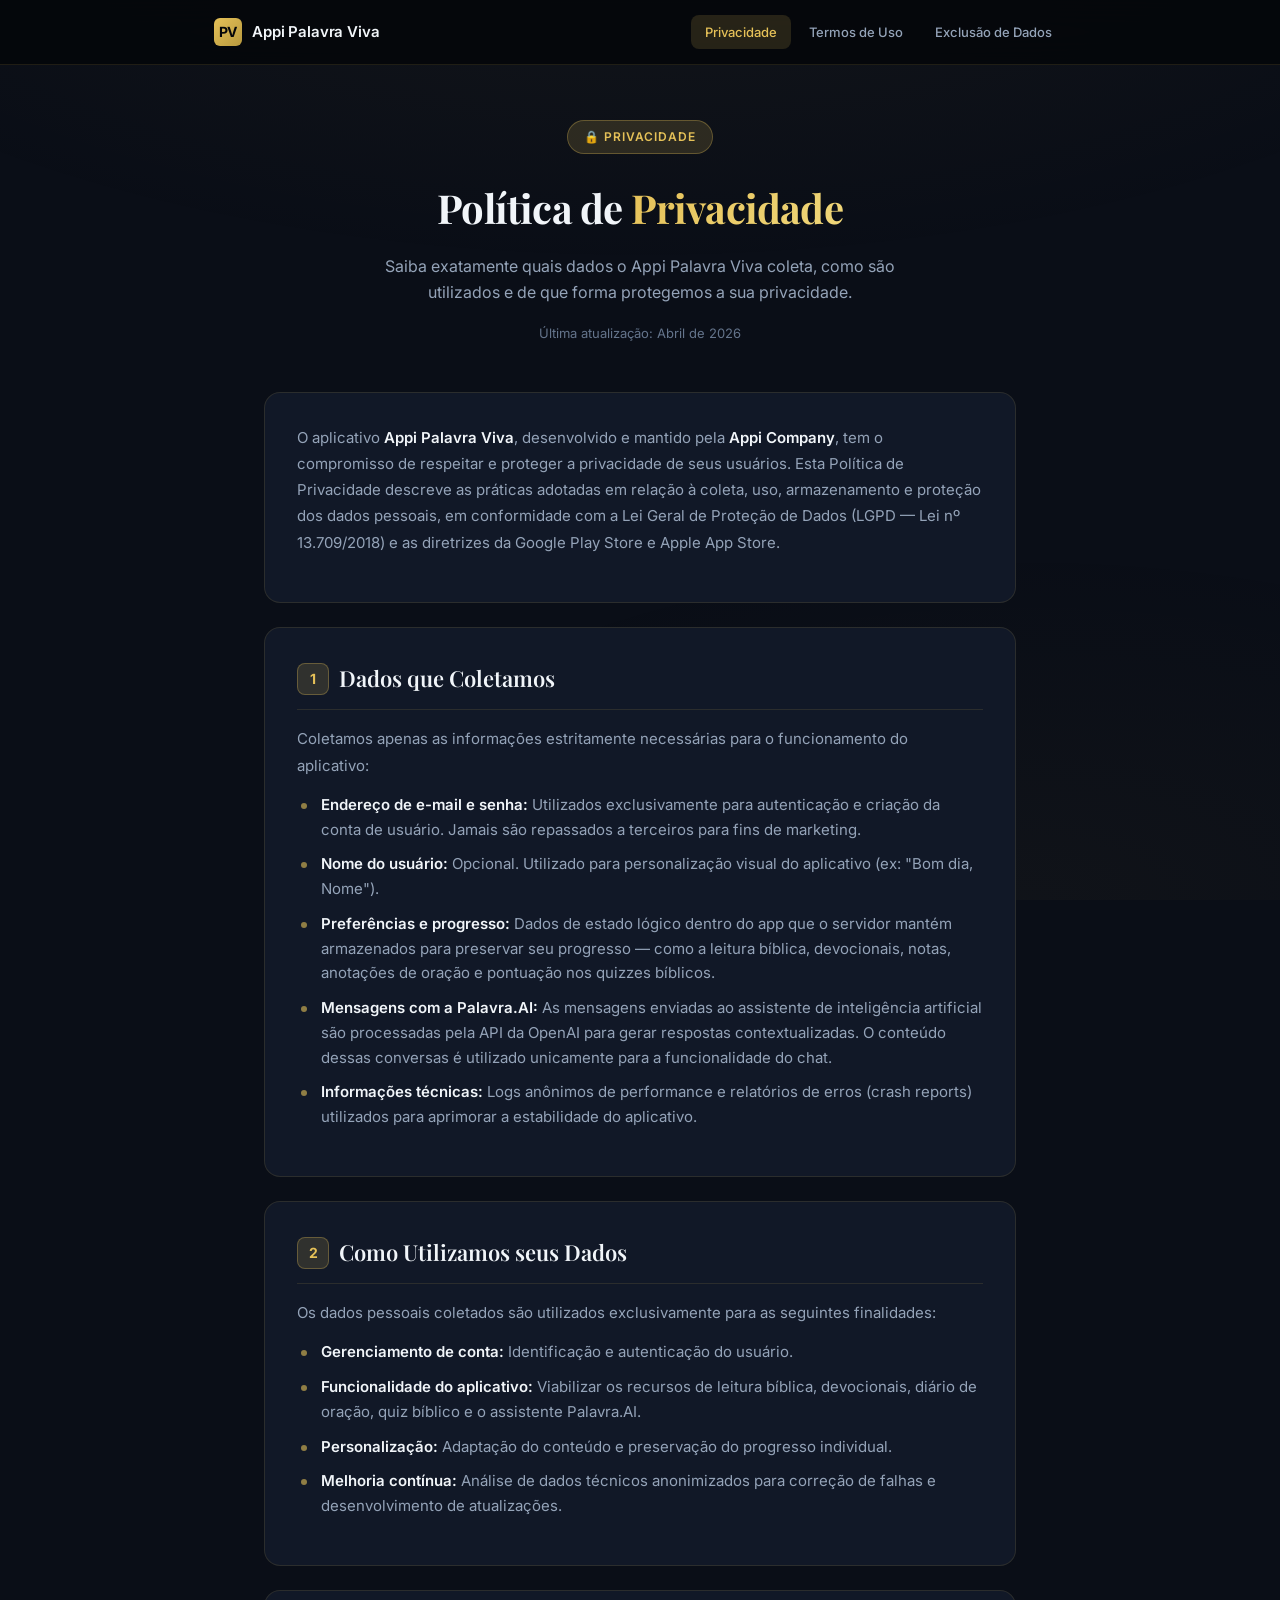
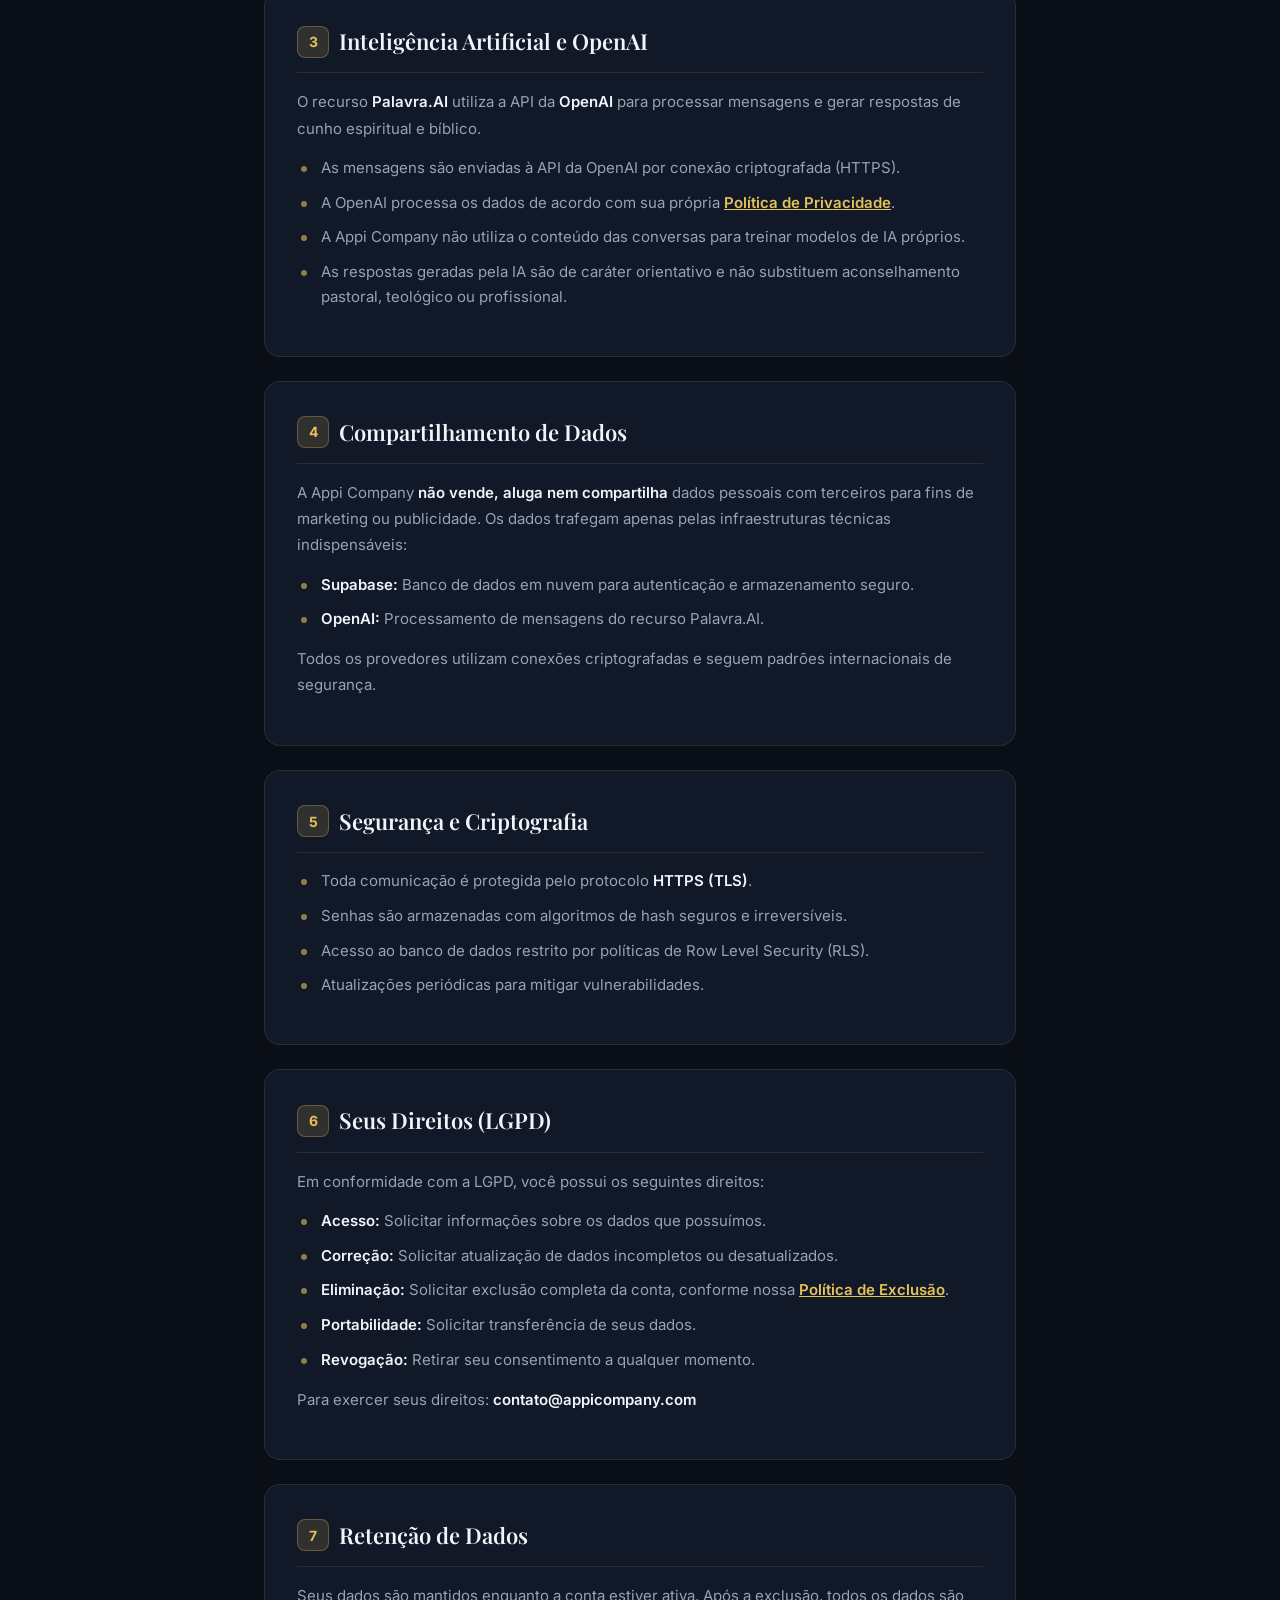
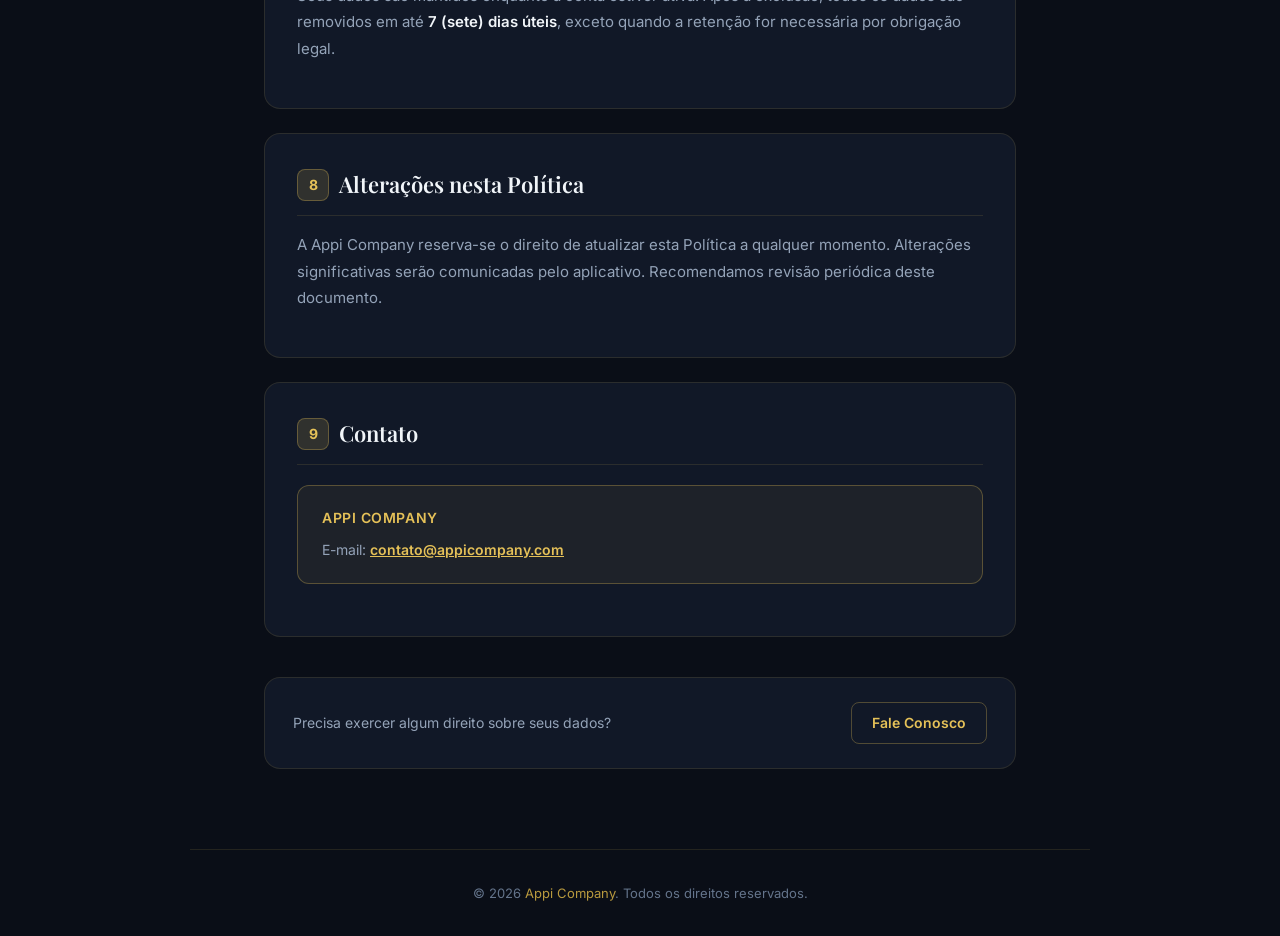
==== privacidade.html @ a2336b7d "docs: add privacy policy, terms, and account deletion pages" ====
<!DOCTYPE html>
<html lang="pt-BR">
<head>
    <meta charset="UTF-8">
    <meta name="viewport" content="width=device-width, initial-scale=1.0">
    <title>Política de Privacidade — Appi Palavra Viva</title>
    <meta name="description" content="Política de Privacidade do aplicativo Appi Palavra Viva. Saiba como coletamos, utilizamos e protegemos seus dados pessoais.">
    <link rel="stylesheet" href="style.css">
</head>
<body>
    <nav class="nav">
        <div class="nav-inner">
            <a href="index.html" class="nav-brand"><span class="logo-icon">PV</span> Appi Palavra Viva</a>
            <button class="nav-toggle" onclick="document.querySelector('.nav-links').classList.toggle('open')" aria-label="Menu">☰</button>
            <div class="nav-links">
                <a href="privacidade.html" class="active">Privacidade</a>
                <a href="termos.html">Termos de Uso</a>
                <a href="exclusao.html">Exclusão de Dados</a>
            </div>
        </div>
    </nav>

    <header class="hero">
        <div class="hero-badge">🔒 Privacidade</div>
        <h1>Política de <span>Privacidade</span></h1>
        <p class="subtitle">Saiba exatamente quais dados o Appi Palavra Viva coleta, como são utilizados e de que forma protegemos a sua privacidade.</p>
        <p class="update-date">Última atualização: Abril de 2026</p>
    </header>

    <main class="content">
        <section class="legal-section">
            <p>O aplicativo <strong>Appi Palavra Viva</strong>, desenvolvido e mantido pela <strong>Appi Company</strong>, tem o compromisso de respeitar e proteger a privacidade de seus usuários. Esta Política de Privacidade descreve as práticas adotadas em relação à coleta, uso, armazenamento e proteção dos dados pessoais, em conformidade com a Lei Geral de Proteção de Dados (LGPD — Lei nº 13.709/2018) e as diretrizes da Google Play Store e Apple App Store.</p>
        </section>

        <section class="legal-section">
            <h2><span class="section-num">1</span> Dados que Coletamos</h2>
            <p>Coletamos apenas as informações estritamente necessárias para o funcionamento do aplicativo:</p>
            <ul>
                <li><strong>Endereço de e-mail e senha:</strong> Utilizados exclusivamente para autenticação e criação da conta de usuário. Jamais são repassados a terceiros para fins de marketing.</li>
                <li><strong>Nome do usuário:</strong> Opcional. Utilizado para personalização visual do aplicativo (ex: "Bom dia, Nome").</li>
                <li><strong>Preferências e progresso:</strong> Dados de estado lógico dentro do app que o servidor mantém armazenados para preservar seu progresso — como a leitura bíblica, devocionais, notas, anotações de oração e pontuação nos quizzes bíblicos.</li>
                <li><strong>Mensagens com a Palavra.AI:</strong> As mensagens enviadas ao assistente de inteligência artificial são processadas pela API da OpenAI para gerar respostas contextualizadas. O conteúdo dessas conversas é utilizado unicamente para a funcionalidade do chat.</li>
                <li><strong>Informações técnicas:</strong> Logs anônimos de performance e relatórios de erros (crash reports) utilizados para aprimorar a estabilidade do aplicativo.</li>
            </ul>
        </section>

        <section class="legal-section">
            <h2><span class="section-num">2</span> Como Utilizamos seus Dados</h2>
            <p>Os dados pessoais coletados são utilizados exclusivamente para as seguintes finalidades:</p>
            <ul>
                <li><strong>Gerenciamento de conta:</strong> Identificação e autenticação do usuário.</li>
                <li><strong>Funcionalidade do aplicativo:</strong> Viabilizar os recursos de leitura bíblica, devocionais, diário de oração, quiz bíblico e o assistente Palavra.AI.</li>
                <li><strong>Personalização:</strong> Adaptação do conteúdo e preservação do progresso individual.</li>
                <li><strong>Melhoria contínua:</strong> Análise de dados técnicos anonimizados para correção de falhas e desenvolvimento de atualizações.</li>
            </ul>
        </section>

        <section class="legal-section">
            <h2><span class="section-num">3</span> Inteligência Artificial e OpenAI</h2>
            <p>O recurso <strong>Palavra.AI</strong> utiliza a API da <strong>OpenAI</strong> para processar mensagens e gerar respostas de cunho espiritual e bíblico.</p>
            <ul>
                <li>As mensagens são enviadas à API da OpenAI por conexão criptografada (HTTPS).</li>
                <li>A OpenAI processa os dados de acordo com sua própria <a href="https://openai.com/policies/privacy-policy" target="_blank" rel="noopener" style="color:var(--gold-primary);font-weight:600">Política de Privacidade</a>.</li>
                <li>A Appi Company não utiliza o conteúdo das conversas para treinar modelos de IA próprios.</li>
                <li>As respostas geradas pela IA são de caráter orientativo e não substituem aconselhamento pastoral, teológico ou profissional.</li>
            </ul>
        </section>

        <section class="legal-section">
            <h2><span class="section-num">4</span> Compartilhamento de Dados</h2>
            <p>A Appi Company <strong>não vende, aluga nem compartilha</strong> dados pessoais com terceiros para fins de marketing ou publicidade. Os dados trafegam apenas pelas infraestruturas técnicas indispensáveis:</p>
            <ul>
                <li><strong>Supabase:</strong> Banco de dados em nuvem para autenticação e armazenamento seguro.</li>
                <li><strong>OpenAI:</strong> Processamento de mensagens do recurso Palavra.AI.</li>
            </ul>
            <p>Todos os provedores utilizam conexões criptografadas e seguem padrões internacionais de segurança.</p>
        </section>

        <section class="legal-section">
            <h2><span class="section-num">5</span> Segurança e Criptografia</h2>
            <ul>
                <li>Toda comunicação é protegida pelo protocolo <strong>HTTPS (TLS)</strong>.</li>
                <li>Senhas são armazenadas com algoritmos de hash seguros e irreversíveis.</li>
                <li>Acesso ao banco de dados restrito por políticas de Row Level Security (RLS).</li>
                <li>Atualizações periódicas para mitigar vulnerabilidades.</li>
            </ul>
        </section>

        <section class="legal-section">
            <h2><span class="section-num">6</span> Seus Direitos (LGPD)</h2>
            <p>Em conformidade com a LGPD, você possui os seguintes direitos:</p>
            <ul>
                <li><strong>Acesso:</strong> Solicitar informações sobre os dados que possuímos.</li>
                <li><strong>Correção:</strong> Solicitar atualização de dados incompletos ou desatualizados.</li>
                <li><strong>Eliminação:</strong> Solicitar exclusão completa da conta, conforme nossa <a href="exclusao.html" style="color:var(--gold-primary);font-weight:600">Política de Exclusão</a>.</li>
                <li><strong>Portabilidade:</strong> Solicitar transferência de seus dados.</li>
                <li><strong>Revogação:</strong> Retirar seu consentimento a qualquer momento.</li>
            </ul>
            <p>Para exercer seus direitos: <strong>contato@appicompany.com</strong></p>
        </section>

        <section class="legal-section">
            <h2><span class="section-num">7</span> Retenção de Dados</h2>
            <p>Seus dados são mantidos enquanto a conta estiver ativa. Após a exclusão, todos os dados são removidos em até <strong>7 (sete) dias úteis</strong>, exceto quando a retenção for necessária por obrigação legal.</p>
        </section>

        <section class="legal-section">
            <h2><span class="section-num">8</span> Alterações nesta Política</h2>
            <p>A Appi Company reserva-se o direito de atualizar esta Política a qualquer momento. Alterações significativas serão comunicadas pelo aplicativo. Recomendamos revisão periódica deste documento.</p>
        </section>

        <section class="legal-section">
            <h2><span class="section-num">9</span> Contato</h2>
            <div class="highlight-box">
                <strong>Appi Company</strong>
                <p>E-mail: <a href="mailto:contato@appicompany.com" style="color:var(--gold-primary);font-weight:600">contato@appicompany.com</a></p>
            </div>
        </section>

        <div class="contact-bar">
            <p>Precisa exercer algum direito sobre seus dados?</p>
            <a href="mailto:contato@appicompany.com">Fale Conosco</a>
        </div>
    </main>

    <footer class="footer">
        <p>© 2026 <a href="mailto:contato@appicompany.com">Appi Company</a>. Todos os direitos reservados.</p>
    </footer>
</body>
</html>
---- style.css ----
/* ═══════════════════════════════════════════════════
   Appi Palavra Viva — Legal Pages Design System
   Dark celestial theme matching the app identity
   ═══════════════════════════════════════════════════ */

@import url('https://fonts.googleapis.com/css2?family=Inter:wght@300;400;500;600;700&family=Playfair+Display:wght@600;700&display=swap');

/* ── Reset & Base ── */
*, *::before, *::after {
  box-sizing: border-box;
  margin: 0;
  padding: 0;
}

:root {
  --bg-deep: #04060A;
  --bg-body: #0A0E17;
  --bg-card: #111827;
  --bg-card-hover: #1a2332;
  --bg-surface: #1E293B;
  --gold-primary: #E5C158;
  --gold-light: #F0D77A;
  --gold-dim: #B8993E;
  --gold-glow: rgba(229, 193, 88, 0.15);
  --text-primary: #F1F5F9;
  --text-secondary: #94A3B8;
  --text-muted: #64748B;
  --border-subtle: rgba(229, 193, 88, 0.12);
  --border-active: rgba(229, 193, 88, 0.3);
  --radius-sm: 8px;
  --radius-md: 12px;
  --radius-lg: 16px;
  --radius-xl: 24px;
  --shadow-card: 0 4px 24px rgba(0, 0, 0, 0.4);
  --shadow-glow: 0 0 40px rgba(229, 193, 88, 0.08);
  --transition-fast: 200ms cubic-bezier(0.4, 0, 0.2, 1);
  --transition-smooth: 400ms cubic-bezier(0.4, 0, 0.2, 1);
}

html {
  scroll-behavior: smooth;
  scroll-padding-top: 80px;
}

body {
  font-family: 'Inter', -apple-system, BlinkMacSystemFont, "Segoe UI", Roboto, sans-serif;
  background-color: var(--bg-body);
  color: var(--text-primary);
  line-height: 1.7;
  min-height: 100vh;
  -webkit-font-smoothing: antialiased;
  -moz-osx-font-smoothing: grayscale;
}

/* ── Background Pattern ── */
body::before {
  content: '';
  position: fixed;
  top: 0;
  left: 0;
  right: 0;
  bottom: 0;
  background:
    radial-gradient(ellipse 80% 50% at 50% -20%, rgba(229, 193, 88, 0.06), transparent),
    radial-gradient(ellipse 60% 40% at 80% 100%, rgba(229, 193, 88, 0.03), transparent);
  pointer-events: none;
  z-index: 0;
}

/* ── Navigation ── */
.nav {
  position: fixed;
  top: 0;
  left: 0;
  right: 0;
  z-index: 100;
  background: rgba(4, 6, 10, 0.85);
  backdrop-filter: blur(20px);
  -webkit-backdrop-filter: blur(20px);
  border-bottom: 1px solid var(--border-subtle);
  transition: var(--transition-smooth);
}

.nav-inner {
  max-width: 900px;
  margin: 0 auto;
  padding: 0 24px;
  display: flex;
  align-items: center;
  justify-content: space-between;
  height: 64px;
}

.nav-brand {
  display: flex;
  align-items: center;
  gap: 10px;
  text-decoration: none;
  color: var(--text-primary);
  font-weight: 600;
  font-size: 15px;
  letter-spacing: -0.01em;
}

.nav-brand .logo-icon {
  width: 28px;
  height: 28px;
  background: linear-gradient(135deg, var(--gold-primary), var(--gold-dim));
  border-radius: 6px;
  display: flex;
  align-items: center;
  justify-content: center;
  font-size: 14px;
  font-weight: 700;
  color: var(--bg-deep);
}

.nav-links {
  display: flex;
  gap: 4px;
}

.nav-links a {
  color: var(--text-secondary);
  text-decoration: none;
  font-size: 13px;
  font-weight: 500;
  padding: 6px 14px;
  border-radius: var(--radius-sm);
  transition: var(--transition-fast);
  white-space: nowrap;
}

.nav-links a:hover,
.nav-links a.active {
  color: var(--gold-primary);
  background: var(--gold-glow);
}

/* ── Mobile Nav Toggle ── */
.nav-toggle {
  display: none;
  background: none;
  border: none;
  color: var(--text-secondary);
  cursor: pointer;
  padding: 8px;
  font-size: 20px;
}

@media (max-width: 640px) {
  .nav-toggle {
    display: block;
  }
  .nav-links {
    display: none;
    position: absolute;
    top: 64px;
    left: 0;
    right: 0;
    background: rgba(4, 6, 10, 0.95);
    backdrop-filter: blur(20px);
    flex-direction: column;
    padding: 12px;
    border-bottom: 1px solid var(--border-subtle);
  }
  .nav-links.open {
    display: flex;
  }
  .nav-links a {
    padding: 12px 16px;
  }
}

/* ── Page Hero ── */
.hero {
  position: relative;
  z-index: 1;
  text-align: center;
  padding: 120px 24px 48px;
}

.hero-badge {
  display: inline-flex;
  align-items: center;
  gap: 6px;
  background: var(--gold-glow);
  border: 1px solid var(--border-active);
  padding: 6px 16px;
  border-radius: 100px;
  font-size: 12px;
  font-weight: 600;
  color: var(--gold-primary);
  text-transform: uppercase;
  letter-spacing: 0.08em;
  margin-bottom: 20px;
}

.hero h1 {
  font-family: 'Playfair Display', serif;
  font-size: clamp(28px, 5vw, 40px);
  font-weight: 700;
  color: var(--text-primary);
  margin-bottom: 12px;
  letter-spacing: -0.02em;
}

.hero h1 span {
  background: linear-gradient(135deg, var(--gold-primary), var(--gold-light));
  -webkit-background-clip: text;
  -webkit-text-fill-color: transparent;
  background-clip: text;
}

.hero .subtitle {
  color: var(--text-secondary);
  font-size: 16px;
  max-width: 520px;
  margin: 0 auto;
  line-height: 1.6;
}

.hero .update-date {
  color: var(--text-muted);
  font-size: 13px;
  margin-top: 16px;
}

/* ── Main Content ── */
.content {
  position: relative;
  z-index: 1;
  max-width: 800px;
  margin: 0 auto;
  padding: 0 24px 80px;
}

/* ── Legal Sections ── */
.legal-section {
  background: var(--bg-card);
  border: 1px solid var(--border-subtle);
  border-radius: var(--radius-lg);
  padding: 32px;
  margin-bottom: 24px;
  transition: var(--transition-smooth);
}

.legal-section:hover {
  border-color: var(--border-active);
  box-shadow: var(--shadow-glow);
}

.legal-section h2 {
  font-family: 'Playfair Display', serif;
  font-size: 22px;
  font-weight: 600;
  color: var(--text-primary);
  margin-bottom: 16px;
  padding-bottom: 12px;
  border-bottom: 1px solid var(--border-subtle);
  display: flex;
  align-items: center;
  gap: 10px;
}

.legal-section h2 .section-num {
  display: inline-flex;
  align-items: center;
  justify-content: center;
  width: 32px;
  height: 32px;
  border-radius: var(--radius-sm);
  background: var(--gold-glow);
  border: 1px solid var(--border-active);
  color: var(--gold-primary);
  font-family: 'Inter', sans-serif;
  font-size: 14px;
  font-weight: 700;
  flex-shrink: 0;
}

.legal-section p {
  color: var(--text-secondary);
  font-size: 15px;
  margin-bottom: 14px;
  line-height: 1.75;
}

.legal-section ul,
.legal-section ol {
  padding-left: 0;
  list-style: none;
  margin-bottom: 14px;
}

.legal-section li {
  color: var(--text-secondary);
  font-size: 15px;
  margin-bottom: 10px;
  padding-left: 24px;
  position: relative;
  line-height: 1.65;
}

.legal-section ul li::before {
  content: '';
  position: absolute;
  left: 4px;
  top: 10px;
  width: 6px;
  height: 6px;
  border-radius: 50%;
  background: var(--gold-primary);
  opacity: 0.6;
}

.legal-section ol {
  counter-reset: step;
}

.legal-section ol li {
  counter-increment: step;
}

.legal-section ol li::before {
  content: counter(step);
  position: absolute;
  left: 0;
  top: 0;
  font-size: 13px;
  font-weight: 700;
  color: var(--gold-primary);
  opacity: 0.7;
}

.legal-section strong {
  color: var(--text-primary);
  font-weight: 600;
}

.legal-section em {
  color: var(--gold-dim);
  font-style: normal;
}

/* ── Warning / Highlight Box ── */
.highlight-box {
  background: rgba(229, 193, 88, 0.06);
  border: 1px solid var(--border-active);
  border-radius: var(--radius-md);
  padding: 20px 24px;
  margin: 20px 0;
}

.highlight-box strong {
  color: var(--gold-primary);
  display: block;
  margin-bottom: 8px;
  font-size: 14px;
  text-transform: uppercase;
  letter-spacing: 0.04em;
}

.highlight-box p {
  margin-bottom: 0;
  font-size: 14px;
}

.warning-box {
  background: rgba(239, 68, 68, 0.06);
  border: 1px solid rgba(239, 68, 68, 0.2);
  border-radius: var(--radius-md);
  padding: 20px 24px;
  margin: 20px 0;
}

.warning-box strong {
  color: #f87171;
  display: block;
  margin-bottom: 8px;
  font-size: 14px;
  text-transform: uppercase;
  letter-spacing: 0.04em;
}

.warning-box p {
  margin-bottom: 0;
  font-size: 14px;
  color: var(--text-secondary);
}

/* ── Index Page Cards ── */
.cards-grid {
  display: grid;
  gap: 20px;
  margin-top: 40px;
}

.doc-card {
  display: flex;
  align-items: flex-start;
  gap: 20px;
  background: var(--bg-card);
  border: 1px solid var(--border-subtle);
  border-radius: var(--radius-lg);
  padding: 28px;
  text-decoration: none;
  transition: var(--transition-smooth);
  cursor: pointer;
}

.doc-card:hover {
  transform: translateY(-2px);
  border-color: var(--border-active);
  box-shadow: var(--shadow-glow), var(--shadow-card);
  background: var(--bg-card-hover);
}

.doc-card .card-icon {
  width: 48px;
  height: 48px;
  border-radius: var(--radius-md);
  background: var(--gold-glow);
  border: 1px solid var(--border-active);
  display: flex;
  align-items: center;
  justify-content: center;
  font-size: 22px;
  flex-shrink: 0;
}

.doc-card .card-body h3 {
  font-size: 17px;
  font-weight: 600;
  color: var(--text-primary);
  margin-bottom: 6px;
}

.doc-card .card-body p {
  font-size: 14px;
  color: var(--text-secondary);
  line-height: 1.55;
  margin: 0;
}

.doc-card .card-arrow {
  margin-left: auto;
  color: var(--text-muted);
  font-size: 18px;
  align-self: center;
  transition: var(--transition-fast);
}

.doc-card:hover .card-arrow {
  color: var(--gold-primary);
  transform: translateX(4px);
}

/* ── Contact Bar ── */
.contact-bar {
  background: var(--bg-card);
  border: 1px solid var(--border-subtle);
  border-radius: var(--radius-lg);
  padding: 24px 28px;
  display: flex;
  align-items: center;
  justify-content: space-between;
  gap: 16px;
  flex-wrap: wrap;
  margin-top: 40px;
}

.contact-bar p {
  color: var(--text-secondary);
  font-size: 14px;
  margin: 0;
}

.contact-bar a {
  color: var(--gold-primary);
  text-decoration: none;
  font-weight: 600;
  font-size: 14px;
  padding: 8px 20px;
  border: 1px solid var(--border-active);
  border-radius: var(--radius-sm);
  transition: var(--transition-fast);
}

.contact-bar a:hover {
  background: var(--gold-glow);
}

/* ── Footer ── */
.footer {
  position: relative;
  z-index: 1;
  text-align: center;
  padding: 32px 24px;
  border-top: 1px solid var(--border-subtle);
  max-width: 900px;
  margin: 0 auto;
}

.footer p {
  color: var(--text-muted);
  font-size: 13px;
}

.footer a {
  color: var(--gold-dim);
  text-decoration: none;
}

.footer a:hover {
  color: var(--gold-primary);
}

/* ── Animations ── */
@keyframes fadeUp {
  from {
    opacity: 0;
    transform: translateY(16px);
  }
  to {
    opacity: 1;
    transform: translateY(0);
  }
}

.hero,
.legal-section,
.doc-card,
.contact-bar {
  animation: fadeUp 0.5s cubic-bezier(0.4, 0, 0.2, 1) both;
}

.legal-section:nth-child(2) { animation-delay: 0.06s; }
.legal-section:nth-child(3) { animation-delay: 0.12s; }
.legal-section:nth-child(4) { animation-delay: 0.18s; }
.legal-section:nth-child(5) { animation-delay: 0.24s; }
.legal-section:nth-child(6) { animation-delay: 0.30s; }
.legal-section:nth-child(7) { animation-delay: 0.36s; }

.doc-card:nth-child(2) { animation-delay: 0.08s; }
.doc-card:nth-child(3) { animation-delay: 0.16s; }

/* ── Responsive ── */
@media (max-width: 640px) {
  .hero {
    padding-top: 100px;
  }
  .legal-section {
    padding: 24px 20px;
  }
  .doc-card {
    padding: 20px;
  }
  .contact-bar {
    flex-direction: column;
    text-align: center;
  }
}
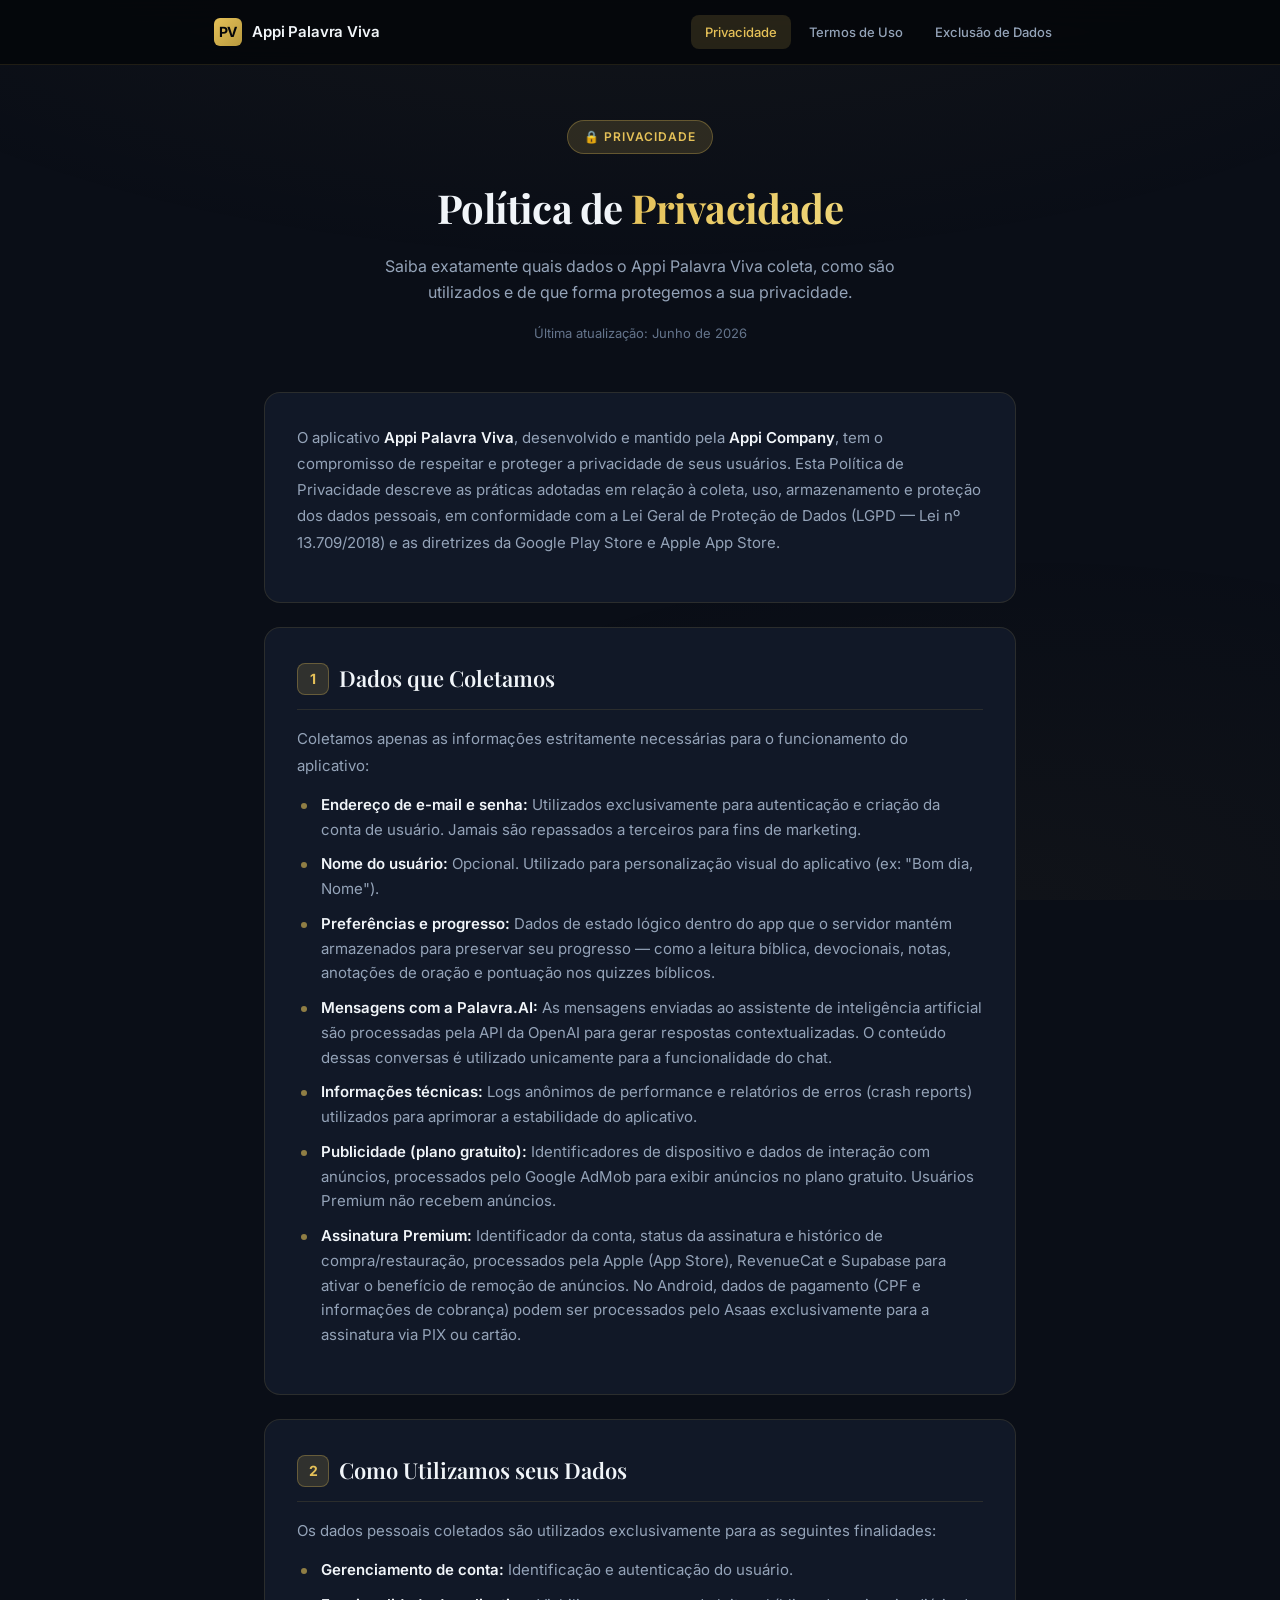
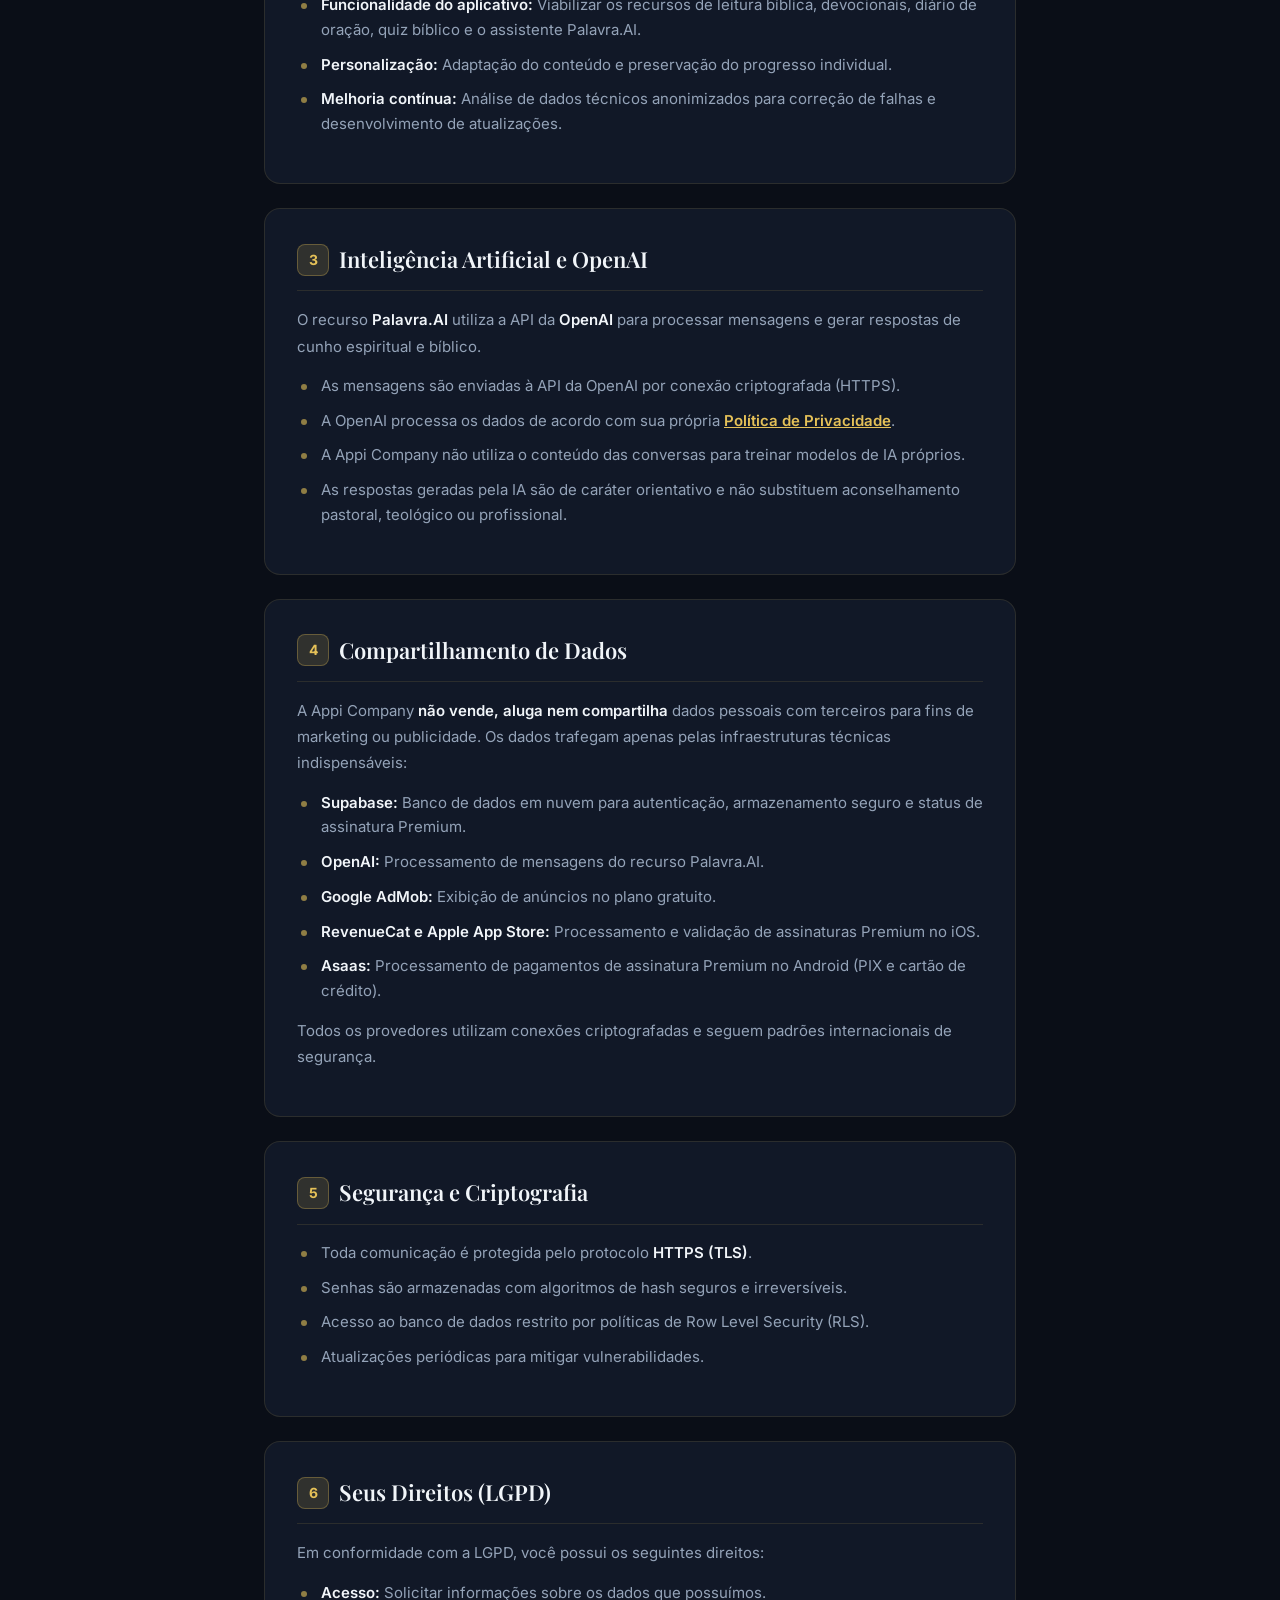
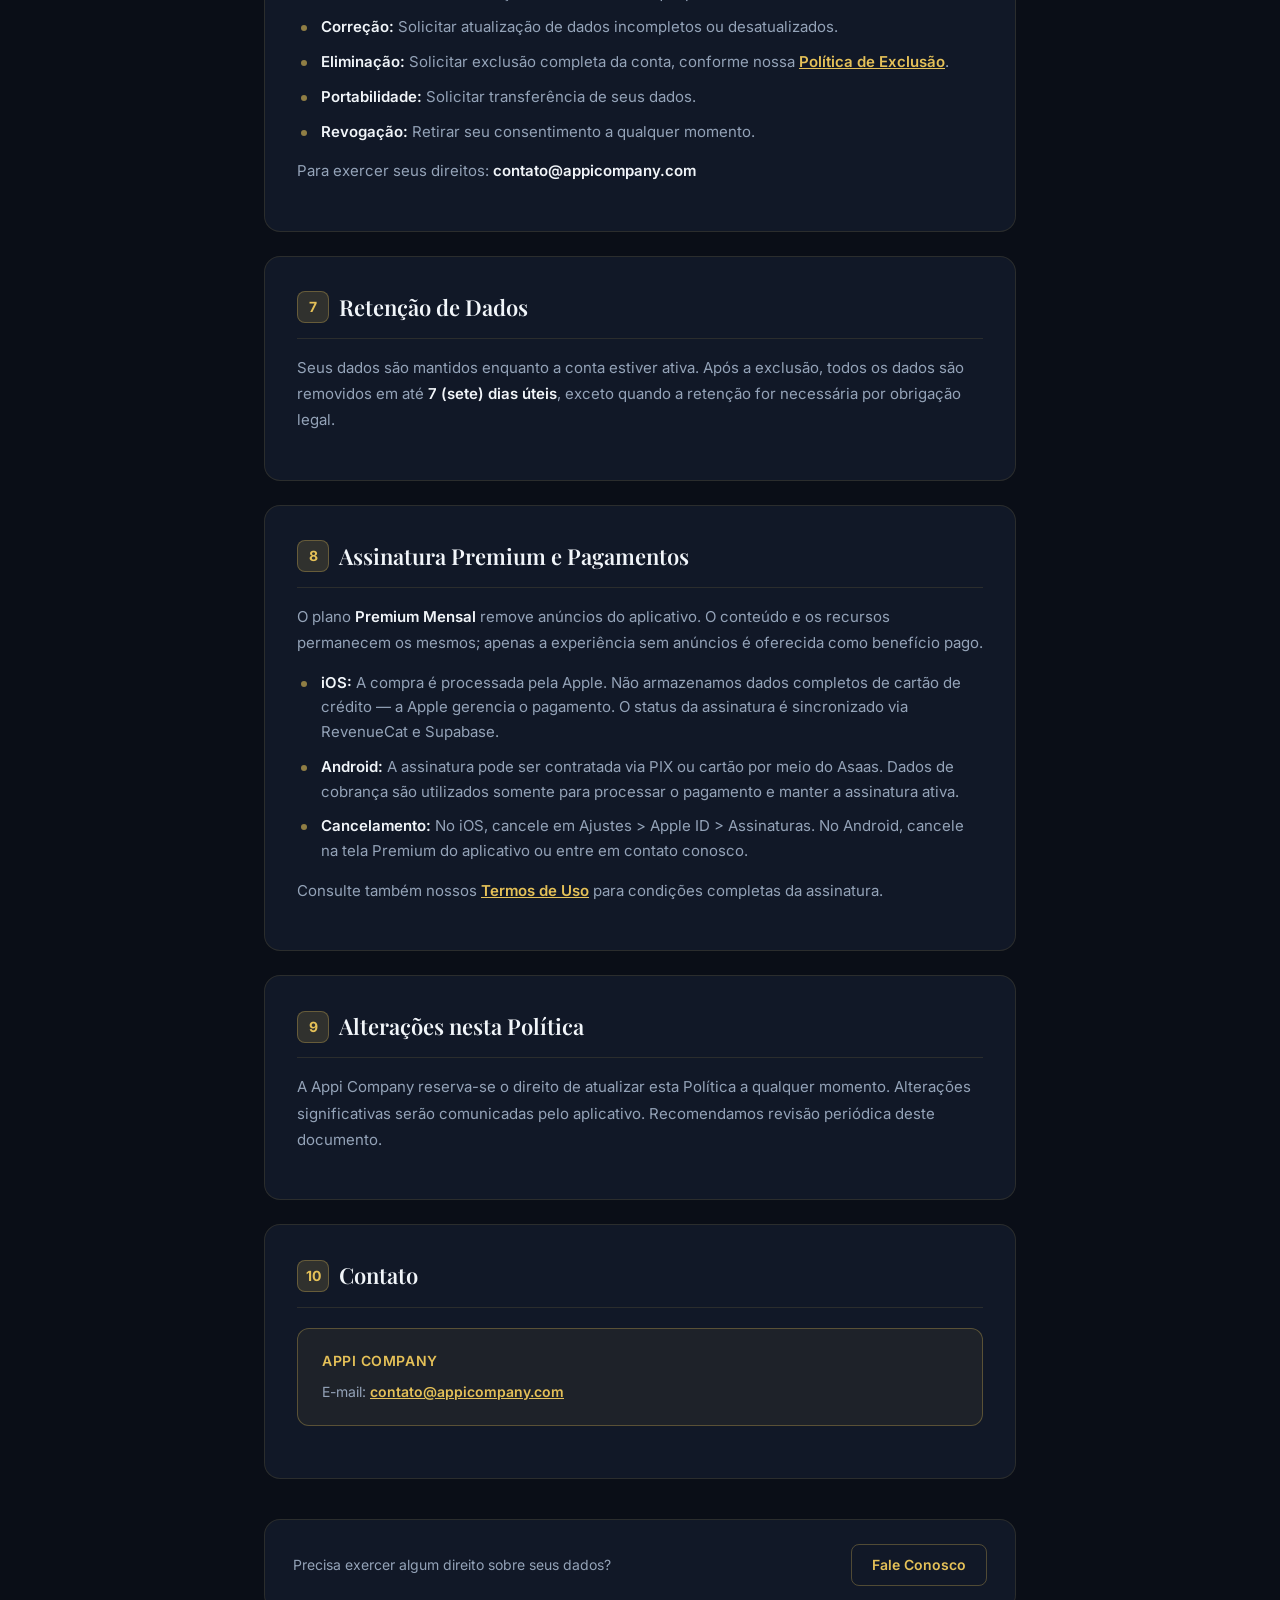
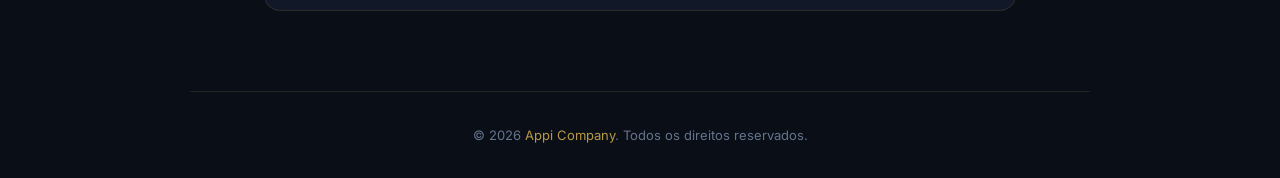
==== commit e5b123d0: "Atualiza documentos legais com Premium, anúncios e assinaturas. Inclui seções sobre AdMob, RevenueCa" ====
--- a/privacidade.html
+++ b/privacidade.html
@@ -24,7 +24,7 @@
         <div class="hero-badge">🔒 Privacidade</div>
         <h1>Política de <span>Privacidade</span></h1>
         <p class="subtitle">Saiba exatamente quais dados o Appi Palavra Viva coleta, como são utilizados e de que forma protegemos a sua privacidade.</p>
-        <p class="update-date">Última atualização: Abril de 2026</p>
+        <p class="update-date">Última atualização: Junho de 2026</p>
     </header>
 
     <main class="content">
@@ -41,6 +41,8 @@
                 <li><strong>Preferências e progresso:</strong> Dados de estado lógico dentro do app que o servidor mantém armazenados para preservar seu progresso — como a leitura bíblica, devocionais, notas, anotações de oração e pontuação nos quizzes bíblicos.</li>
                 <li><strong>Mensagens com a Palavra.AI:</strong> As mensagens enviadas ao assistente de inteligência artificial são processadas pela API da OpenAI para gerar respostas contextualizadas. O conteúdo dessas conversas é utilizado unicamente para a funcionalidade do chat.</li>
                 <li><strong>Informações técnicas:</strong> Logs anônimos de performance e relatórios de erros (crash reports) utilizados para aprimorar a estabilidade do aplicativo.</li>
+                <li><strong>Publicidade (plano gratuito):</strong> Identificadores de dispositivo e dados de interação com anúncios, processados pelo Google AdMob para exibir anúncios no plano gratuito. Usuários Premium não recebem anúncios.</li>
+                <li><strong>Assinatura Premium:</strong> Identificador da conta, status da assinatura e histórico de compra/restauração, processados pela Apple (App Store), RevenueCat e Supabase para ativar o benefício de remoção de anúncios. No Android, dados de pagamento (CPF e informações de cobrança) podem ser processados pelo Asaas exclusivamente para a assinatura via PIX ou cartão.</li>
             </ul>
         </section>
 
@@ -70,8 +72,11 @@
             <h2><span class="section-num">4</span> Compartilhamento de Dados</h2>
             <p>A Appi Company <strong>não vende, aluga nem compartilha</strong> dados pessoais com terceiros para fins de marketing ou publicidade. Os dados trafegam apenas pelas infraestruturas técnicas indispensáveis:</p>
             <ul>
-                <li><strong>Supabase:</strong> Banco de dados em nuvem para autenticação e armazenamento seguro.</li>
+                <li><strong>Supabase:</strong> Banco de dados em nuvem para autenticação, armazenamento seguro e status de assinatura Premium.</li>
                 <li><strong>OpenAI:</strong> Processamento de mensagens do recurso Palavra.AI.</li>
+                <li><strong>Google AdMob:</strong> Exibição de anúncios no plano gratuito.</li>
+                <li><strong>RevenueCat e Apple App Store:</strong> Processamento e validação de assinaturas Premium no iOS.</li>
+                <li><strong>Asaas:</strong> Processamento de pagamentos de assinatura Premium no Android (PIX e cartão de crédito).</li>
             </ul>
             <p>Todos os provedores utilizam conexões criptografadas e seguem padrões internacionais de segurança.</p>
         </section>
@@ -105,12 +110,23 @@
         </section>
 
         <section class="legal-section">
-            <h2><span class="section-num">8</span> Alterações nesta Política</h2>
+            <h2><span class="section-num">8</span> Assinatura Premium e Pagamentos</h2>
+            <p>O plano <strong>Premium Mensal</strong> remove anúncios do aplicativo. O conteúdo e os recursos permanecem os mesmos; apenas a experiência sem anúncios é oferecida como benefício pago.</p>
+            <ul>
+                <li><strong>iOS:</strong> A compra é processada pela Apple. Não armazenamos dados completos de cartão de crédito — a Apple gerencia o pagamento. O status da assinatura é sincronizado via RevenueCat e Supabase.</li>
+                <li><strong>Android:</strong> A assinatura pode ser contratada via PIX ou cartão por meio do Asaas. Dados de cobrança são utilizados somente para processar o pagamento e manter a assinatura ativa.</li>
+                <li><strong>Cancelamento:</strong> No iOS, cancele em Ajustes &gt; Apple ID &gt; Assinaturas. No Android, cancele na tela Premium do aplicativo ou entre em contato conosco.</li>
+            </ul>
+            <p>Consulte também nossos <a href="termos.html" style="color:var(--gold-primary);font-weight:600">Termos de Uso</a> para condições completas da assinatura.</p>
+        </section>
+
+        <section class="legal-section">
+            <h2><span class="section-num">9</span> Alterações nesta Política</h2>
             <p>A Appi Company reserva-se o direito de atualizar esta Política a qualquer momento. Alterações significativas serão comunicadas pelo aplicativo. Recomendamos revisão periódica deste documento.</p>
         </section>
 
         <section class="legal-section">
-            <h2><span class="section-num">9</span> Contato</h2>
+            <h2><span class="section-num">10</span> Contato</h2>
             <div class="highlight-box">
                 <strong>Appi Company</strong>
                 <p>E-mail: <a href="mailto:contato@appicompany.com" style="color:var(--gold-primary);font-weight:600">contato@appicompany.com</a></p>
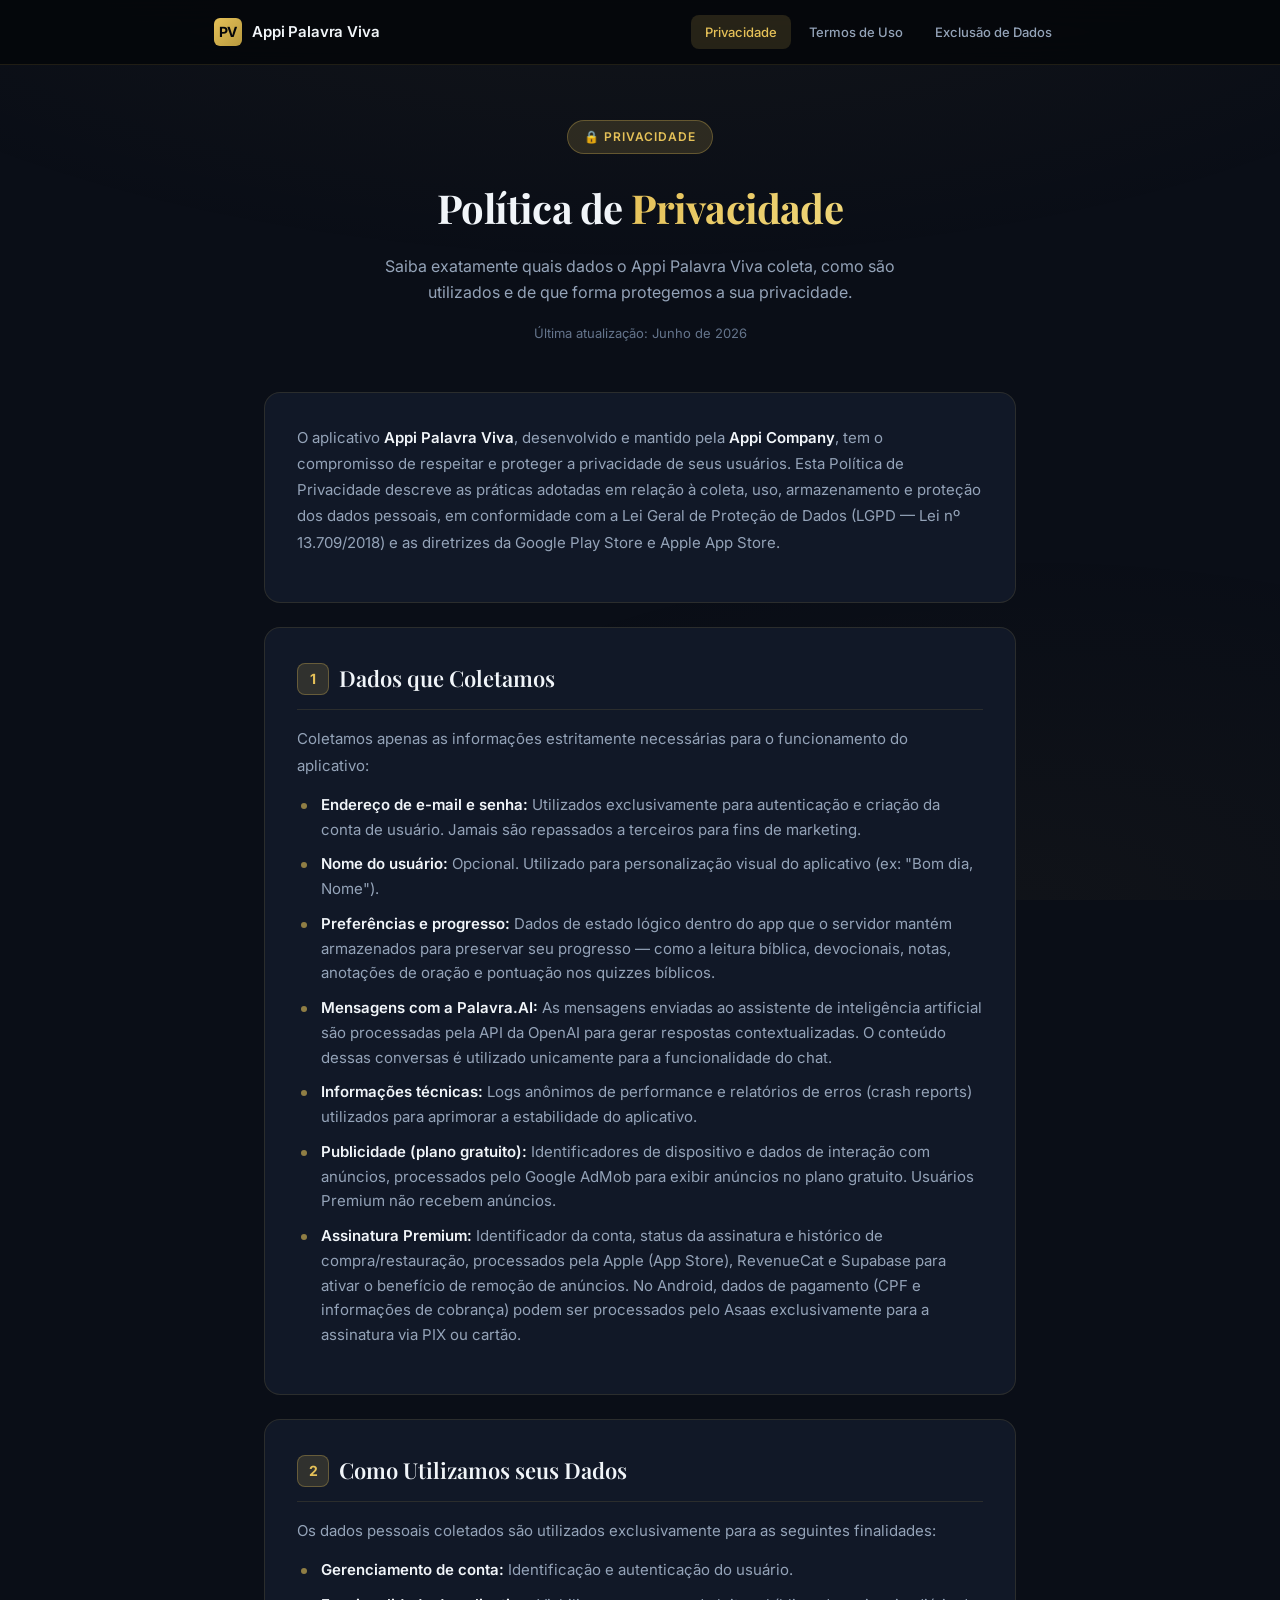
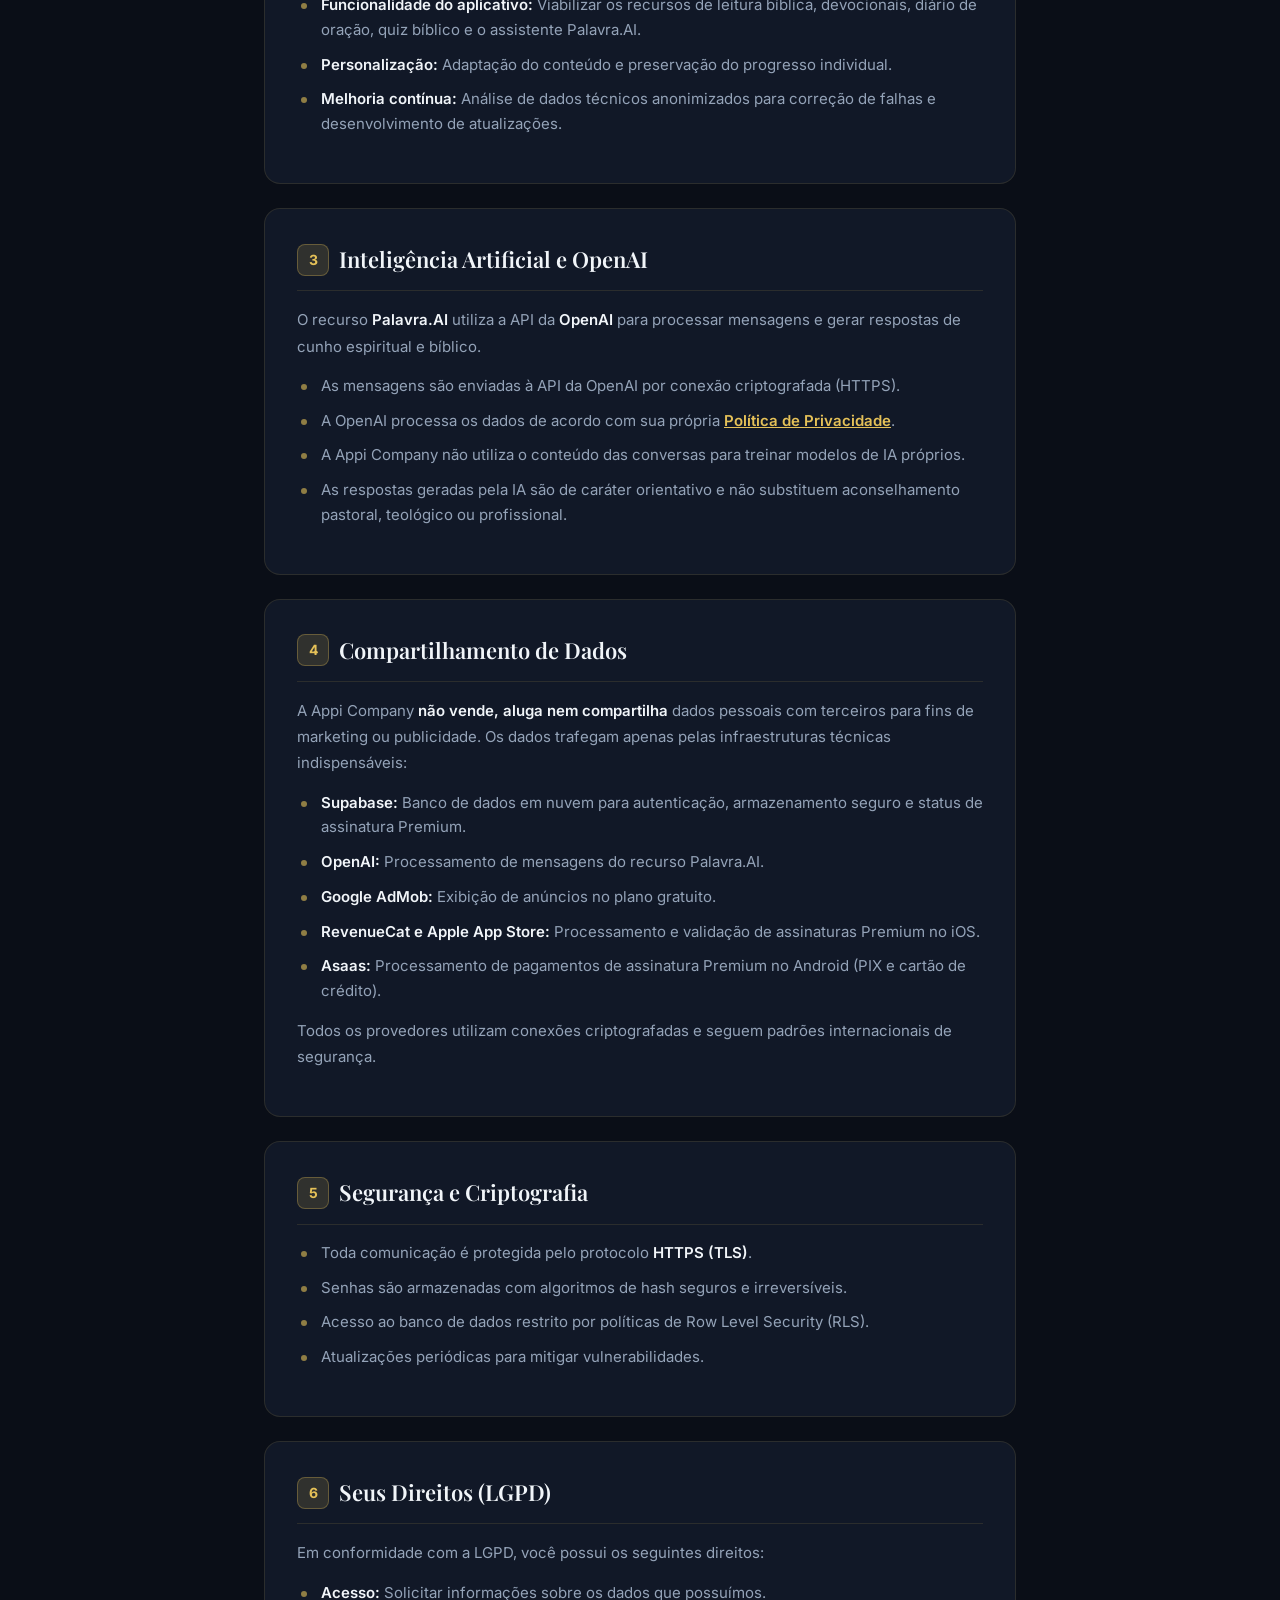
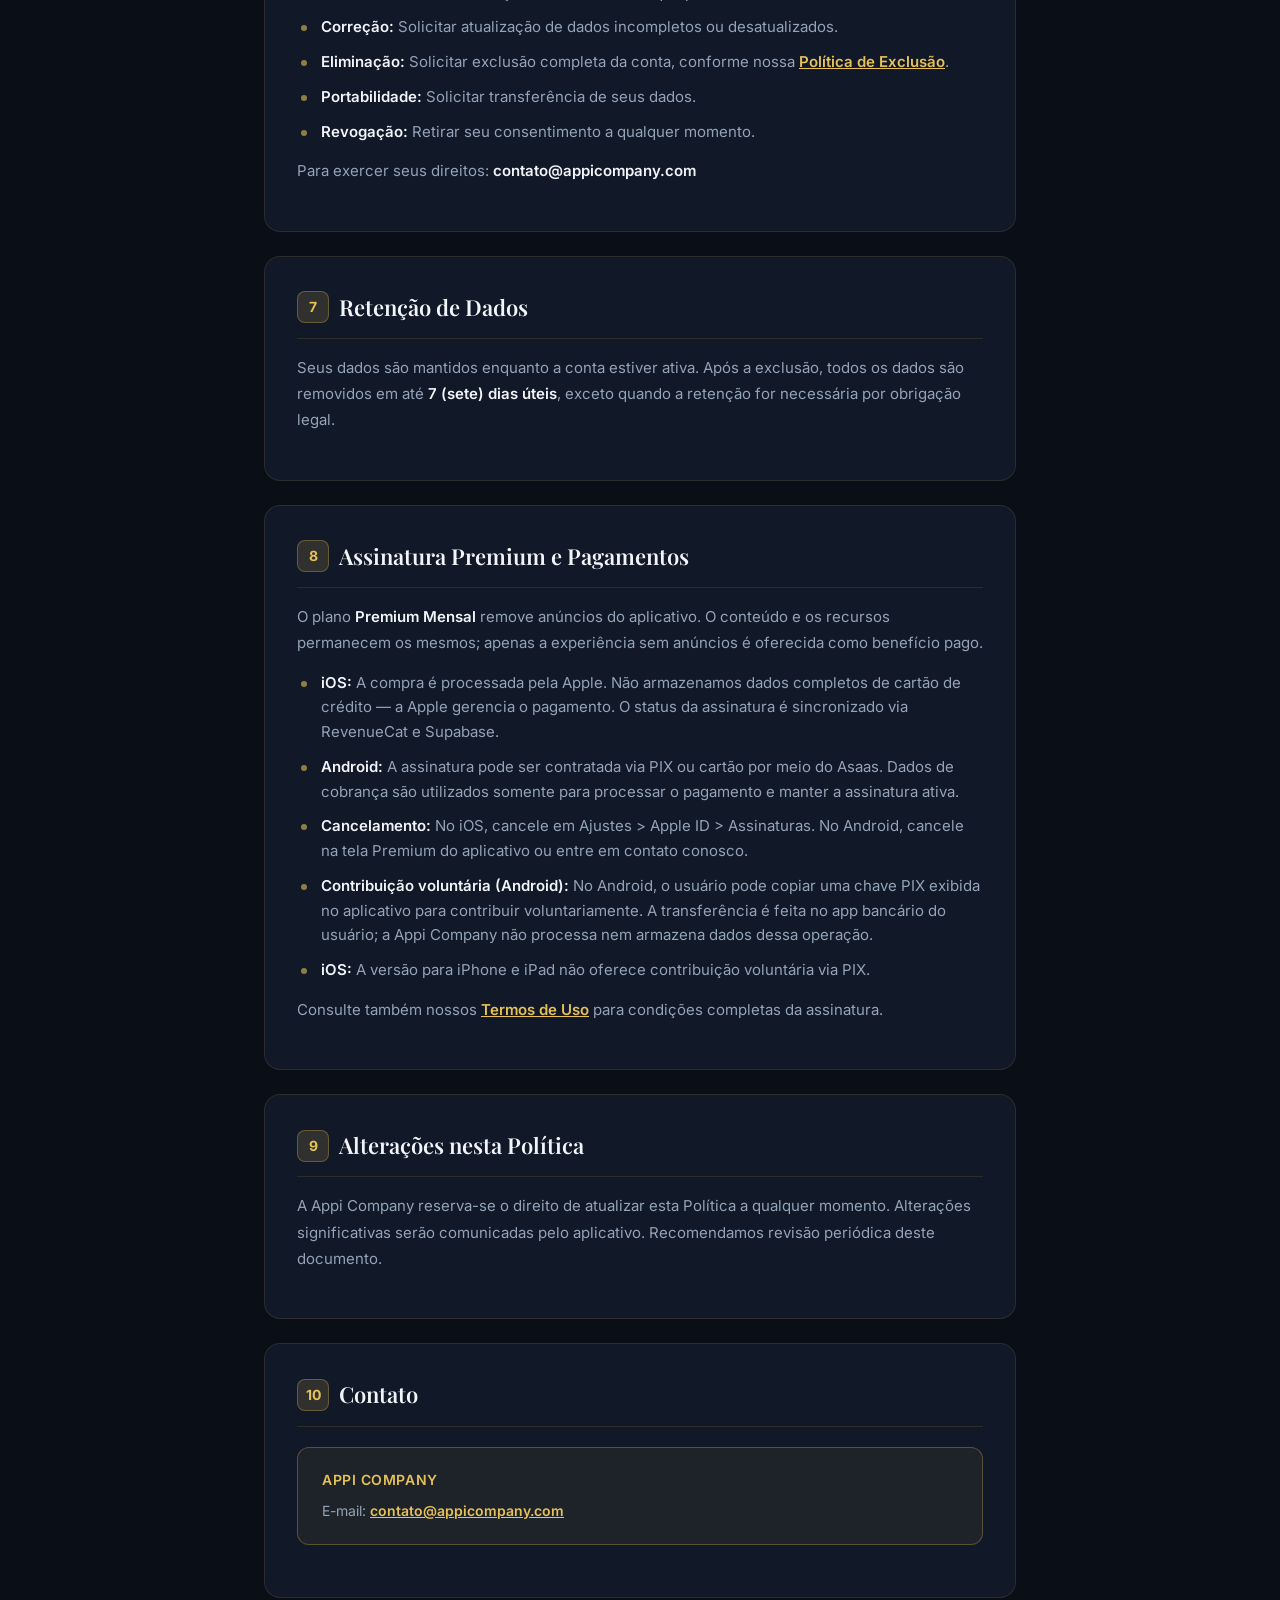
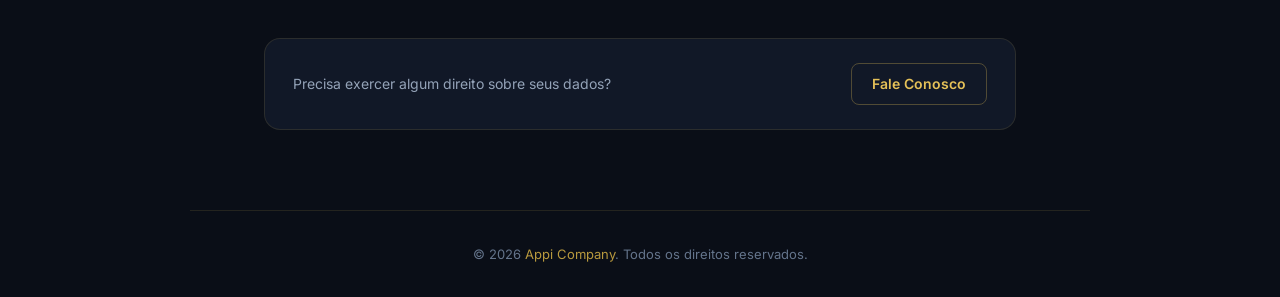
==== commit 1fa516b2: "Atualizar termos e privacidade: contribuição PIX só no Android. Deixa explícito que a versão iOS não" ====
--- a/privacidade.html
+++ b/privacidade.html
@@ -116,6 +116,8 @@
                 <li><strong>iOS:</strong> A compra é processada pela Apple. Não armazenamos dados completos de cartão de crédito — a Apple gerencia o pagamento. O status da assinatura é sincronizado via RevenueCat e Supabase.</li>
                 <li><strong>Android:</strong> A assinatura pode ser contratada via PIX ou cartão por meio do Asaas. Dados de cobrança são utilizados somente para processar o pagamento e manter a assinatura ativa.</li>
                 <li><strong>Cancelamento:</strong> No iOS, cancele em Ajustes &gt; Apple ID &gt; Assinaturas. No Android, cancele na tela Premium do aplicativo ou entre em contato conosco.</li>
+                <li><strong>Contribuição voluntária (Android):</strong> No Android, o usuário pode copiar uma chave PIX exibida no aplicativo para contribuir voluntariamente. A transferência é feita no app bancário do usuário; a Appi Company não processa nem armazena dados dessa operação.</li>
+                <li><strong>iOS:</strong> A versão para iPhone e iPad não oferece contribuição voluntária via PIX.</li>
             </ul>
             <p>Consulte também nossos <a href="termos.html" style="color:var(--gold-primary);font-weight:600">Termos de Uso</a> para condições completas da assinatura.</p>
         </section>
